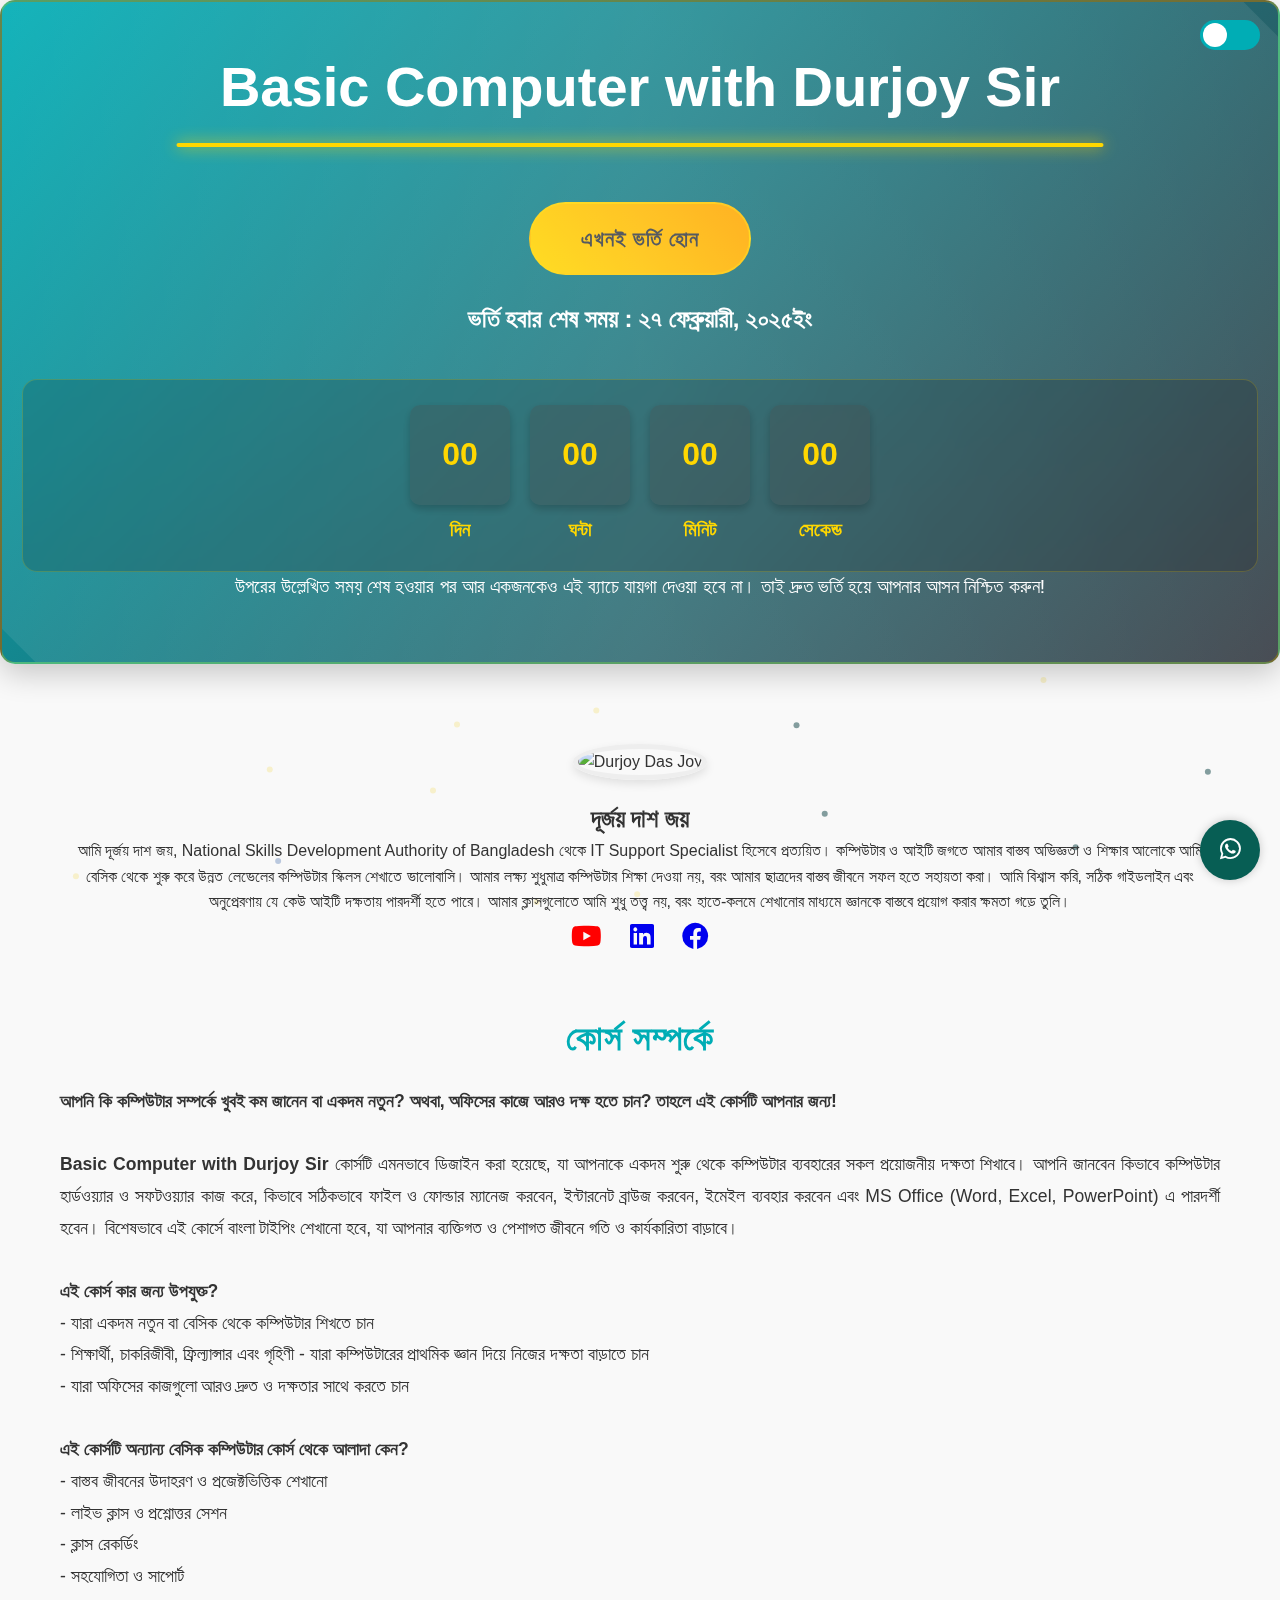
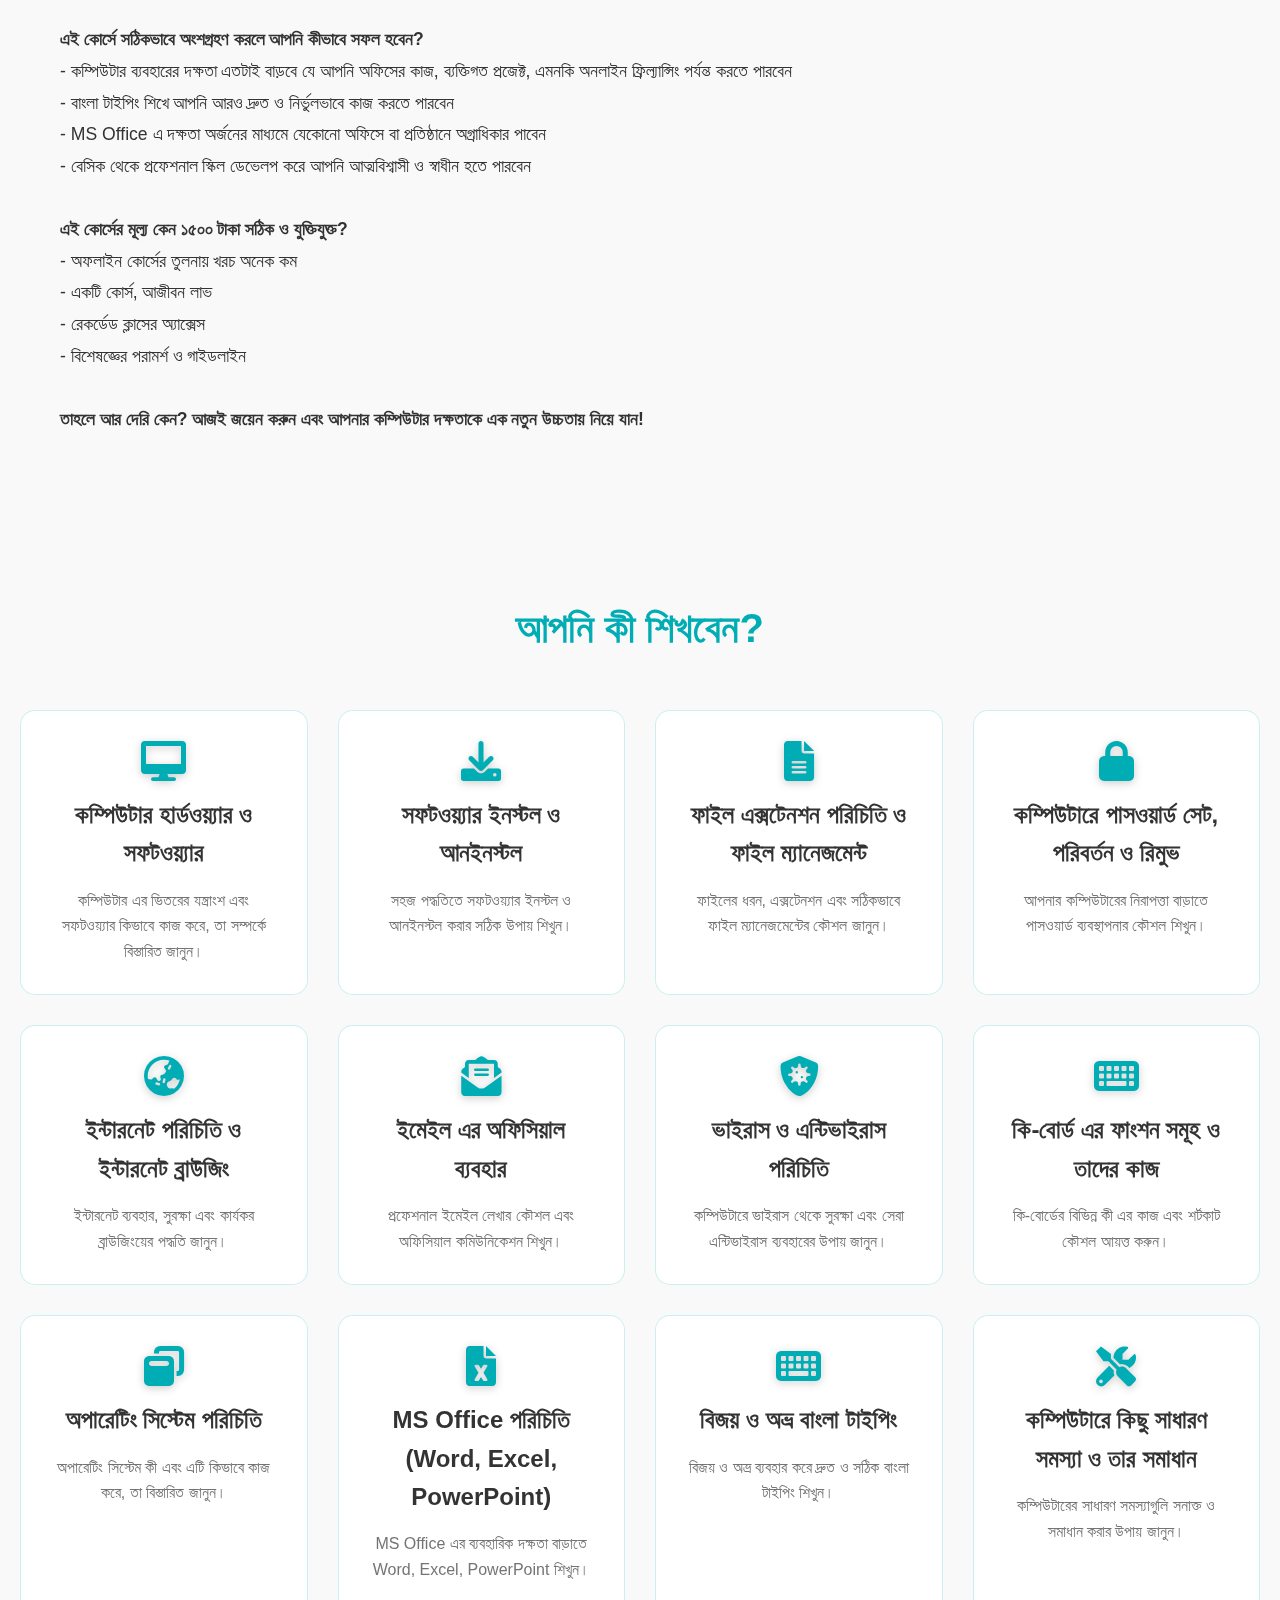
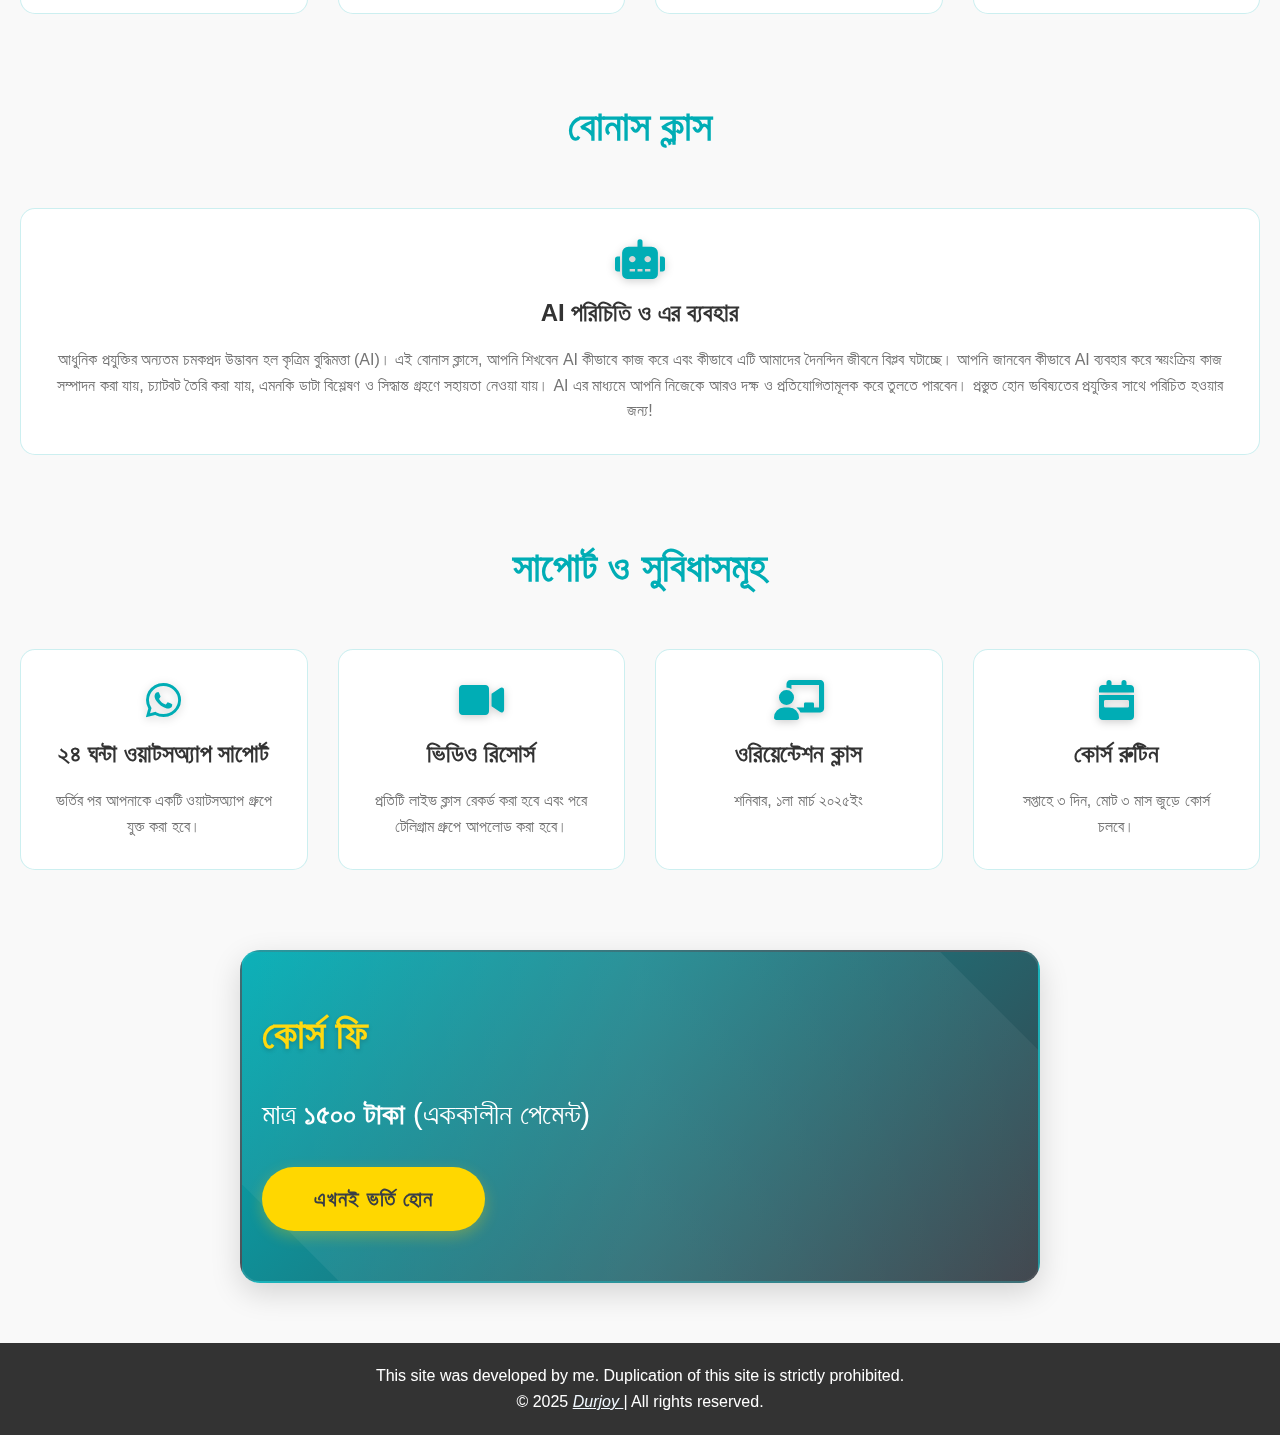
==== beta.html @ 018eb39f "Whatsapp Chat Box Creation" ====
<!DOCTYPE html>
<html lang="bn">
  <head>
    <meta charset="UTF-8">
    <meta http-equiv="Cache-Control" content="max-age=31536000">
    <meta name="viewport" content="width=device-width, initial-scale=1.0, maximum-scale=1.0, user-scalable=no">
    <meta name="description" content="বেসিক কম্পিউটার স্কিলস কোর্স - দূর্জয় দাশ জয় দ্বারা পরিচালিত। NSDA প্রত্যয়িত IT Support Specialist হিসেবে আপনাকে কম্পিউটার স্কিলস শেখানোর জন্য এই কোর্স।">
    <title>Basic Computer with Durjoy Sir | দূর্জয় দাশ জয়</title>
    <!-- Open Graph Meta Tags -->
    <meta property="og:title" content="Basic Computer with Durjoy Sir | দূর্জয় দাশ জয়">
    <meta property="og:description" content="আপনি কি কম্পিউটার সম্পর্কে খুবই কম জানেন বা একদম নতুন? অথবা, অফিসের কাজে আরও দক্ষ হতে চান? তাহলে এই কোর্সটি আপনার জন্য!">
    <meta property="og:image" content="https://i.postimg.cc/jSFfNTdK/Basic-Computer-Batch1-Ads-HQ.jpg">
    <meta property="og:url" content="https://durjoyit.pages.dev">
    <meta property="og:type" content="website">
    <link rel="stylesheet" href="https://cdnjs.cloudflare.com/ajax/libs/font-awesome/6.0.0-beta3/css/all.min.css">
    <link rel="preconnect" href="https://fonts.googleapis.com">
    <link rel="preconnect" href="https://fonts.gstatic.com" crossorigin>
    <link rel="preload" href="https://fonts.googleapis.com/css2?family=Lilita+One&family=Lobster&display=swap" as="style" onload="this.rel='stylesheet'">
    <link rel="shortcut icon" href="https://durjoy.pages.dev/assets/images/my-avatar.png" type="image/x-icon">
    <link rel="stylesheet" href="Css\style.css">
    <script defer src="Javascript/Countdown.js"></script>
    <script defer src="Javascript/particles.js"></script>
    <script defer src="Javascript/theme-toggle.js"></script>
    <script defer src="Javascript/scroll-to-top.js"></script>
    <script defer src="Javascript/WhatsApp-Chat-Widget.js"></script>
  </head>
  <body>
    <!-- Hero Section -->
    <section class="hero">
      <h1>Basic Computer with Durjoy Sir</h1>
      <a href="#enroll-button" class="cta-button">এখনই ভর্তি হোন</a>
      <br>
      <br>
      <h2>ভর্তি হবার শেষ সময় : ২৭ ফেব্রুয়ারী, ২০২৫ইং</h2>
      <div class="countdown">
        <div class="countdown-item">
          <div class="flip-card">
            <div class="flip-card-inner">
              <div class="flip-card-front" id="days-front">00</div>
              <div class="flip-card-back" id="days-back">00</div>
            </div>
          </div>
          <span>দিন</span>
        </div>
        <div class="countdown-item">
          <div class="flip-card">
            <div class="flip-card-inner">
              <div class="flip-card-front" id="hours-front">00</div>
              <div class="flip-card-back" id="hours-back">00</div>
            </div>
          </div>
          <span>ঘন্টা</span>
        </div>
        <div class="countdown-item">
          <div class="flip-card">
            <div class="flip-card-inner">
              <div class="flip-card-front" id="minutes-front">00</div>
              <div class="flip-card-back" id="minutes-back">00</div>
            </div>
          </div>
          <span>মিনিট</span>
        </div>
        <div class="countdown-item">
          <div class="flip-card">
            <div class="flip-card-inner">
              <div class="flip-card-front" id="seconds-front">00</div>
              <div class="flip-card-back" id="seconds-back">00</div>
            </div>
          </div>
          <span>সেকেন্ড</span>
        </div>
      </div>
      <p>উপরের উল্লেখিত সময় শেষ হওয়ার পর আর একজনকেও এই ব্যাচে যায়গা দেওয়া হবে না। তাই দ্রুত ভর্তি হয়ে আপনার আসন নিশ্চিত করুন!</p>
    </section>
    <div class="particle-container" id="particles"></div>
    <div class="theme-toggle">
      <button class="theme-toggle-btn" id="themeToggle"></button>
    </div>
    <button id="scrollToTopBtn" title="Go to top">
      <i class="fas fa-arrow-up"></i>
    </button>

    <!-- WhatsApp Icon (Button to Open the Chat) -->
<button id="whatsapp-icon" class="whatsapp-icon" style="display: block;">
    <i class="fab fa-whatsapp"></i>
  </button>
  
  <!-- WhatsApp Chat Widget -->
  <div id="whatsapp-chat" class="whatsapp-chat">
    <div class="whatsapp-chat-header">
      <div class="whatsapp-chat-profile">
        <img src="Grapics/DP 2.jpg" alt="Durjoy Das Joy">
        <div class="whatsapp-chat-info">
          <span>Durjoy Das Joy</span>
          <small>Typically replies within an hour</small>
        </div>
      </div>
      <button id="close-chat">×</button>
    </div>
    
    <div class="whatsapp-chat-body">
      <div class="chat-date">TODAY</div>
      
      <!-- Received Message -->
      <div class="whatsapp-chat-message whatsapp-chat-message-received">
        <div class="message-bubble">
        
          <p>হ্যালো!👋 <br> আপনাকে কিভাবে সাহায্য করতে পারি?</p>
          <div class="message-info">
            <span class="time" id="message-time">Loading...</span>
            <i class="fas fa-check-double"></i>
          </div>
        </div>
      </div>
    </div>
  
    <div class="whatsapp-chat-input">
      <input type="text" id="chat-input" placeholder="Type a message...">
      <button id="send-button"><i class="fas fa-paper-plane"></i></button>
    </div>
  </div>

    <div class="container">
      <!-- Instructor Info -->
      <section class="instructor-info" id="about">
        <img src="Grapics/DP.jpg" alt="Durjoy Das Joy" loading="lazy">
        <h2 id="instructor-name">দূর্জয় দাশ জয়</h2>
        <p id="instructor-description"> আমি দূর্জয় দাশ জয়, National Skills Development Authority of Bangladesh থেকে IT Support Specialist হিসেবে প্রত্যয়িত। কম্পিউটার ও আইটি জগতে আমার বাস্তব অভিজ্ঞতা ও শিক্ষার আলোকে আমি বেসিক থেকে শুরু করে উন্নত লেভেলের কম্পিউটার স্কিলস শেখাতে ভালোবাসি। আমার লক্ষ্য শুধুমাত্র কম্পিউটার শিক্ষা দেওয়া নয়, বরং আমার ছাত্রদের বাস্তব জীবনে সফল হতে সহায়তা করা। আমি বিশ্বাস করি, সঠিক গাইডলাইন এবং অনুপ্রেরণায় যে কেউ আইটি দক্ষতায় পারদর্শী হতে পারে। আমার ক্লাসগুলোতে আমি শুধু তত্ত্ব নয়, বরং হাতে-কলমে শেখানোর মাধ্যমে জ্ঞানকে বাস্তবে প্রয়োগ করার ক্ষমতা গড়ে তুলি। </p>
        <div class="social-links">
          <a href="https://www.youtube.com/@ddjDurjoy" target="_blank" id="youtube-link">
            <i class="fab fa-youtube"></i>
          </a>
          <a href="https://www.linkedin.com/in/mrdurjoy" target="_blank" id="linkedin-link">
            <i class="fab fa-linkedin"></i>
          </a>
          <a href="https://www.facebook.com/durjoyofficialblog" target="_blank" id="facebook-link">
            <i class="fab fa-facebook"></i>
          </a>
        </div>
      </section>
      <br>
      <br>
      <!-- Course Details -->
      <section class="course-details">
        <h2 id="about-course-title">কোর্স সম্পর্কে</h2>
        <p id="about-course-content">
          <strong>আপনি কি কম্পিউটার সম্পর্কে খুবই কম জানেন বা একদম নতুন? অথবা, অফিসের কাজে আরও দক্ষ হতে চান? তাহলে এই কোর্সটি আপনার জন্য!</strong>
          <br>
          <br>
          <strong>Basic Computer with Durjoy Sir</strong> কোর্সটি এমনভাবে ডিজাইন করা হয়েছে, যা আপনাকে একদম শুরু থেকে কম্পিউটার ব্যবহারের সকল প্রয়োজনীয় দক্ষতা শিখাবে। আপনি জানবেন কিভাবে কম্পিউটার হার্ডওয়্যার ও সফটওয়্যার কাজ করে, কিভাবে সঠিকভাবে ফাইল ও ফোল্ডার ম্যানেজ করবেন, ইন্টারনেট ব্রাউজ করবেন, ইমেইল ব্যবহার করবেন এবং MS Office (Word, Excel, PowerPoint) এ পারদর্শী হবেন। বিশেষভাবে এই কোর্সে বাংলা টাইপিং শেখানো হবে, যা আপনার ব্যক্তিগত ও পেশাগত জীবনে গতি ও কার্যকারিতা বাড়াবে। <br>
          <br>
          <strong>এই কোর্স কার জন্য উপযুক্ত?</strong>
          <br> - যারা একদম নতুন বা বেসিক থেকে কম্পিউটার শিখতে চান <br> - শিক্ষার্থী, চাকরিজীবী, ফ্রিল্যান্সার এবং গৃহিণী - যারা কম্পিউটারের প্রাথমিক জ্ঞান দিয়ে নিজের দক্ষতা বাড়াতে চান <br> - যারা অফিসের কাজগুলো আরও দ্রুত ও দক্ষতার সাথে করতে চান <br>
          <br>
          <strong>এই কোর্সটি অন্যান্য বেসিক কম্পিউটার কোর্স থেকে আলাদা কেন?</strong>
          <br> - বাস্তব জীবনের উদাহরণ ও প্রজেক্টভিত্তিক শেখানো <br> - লাইভ ক্লাস ও প্রশ্নোত্তর সেশন <br> - ক্লাস রেকর্ডিং <br> - সহযোগিতা ও সাপোর্ট <br>
          <br>
          <strong>এই কোর্সে সঠিকভাবে অংশগ্রহণ করলে আপনি কীভাবে সফল হবেন?</strong>
          <br> - কম্পিউটার ব্যবহারের দক্ষতা এতটাই বাড়বে যে আপনি অফিসের কাজ, ব্যক্তিগত প্রজেক্ট, এমনকি অনলাইন ফ্রিল্যান্সিং পর্যন্ত করতে পারবেন <br> - বাংলা টাইপিং শিখে আপনি আরও দ্রুত ও নির্ভুলভাবে কাজ করতে পারবেন <br> - MS Office এ দক্ষতা অর্জনের মাধ্যমে যেকোনো অফিসে বা প্রতিষ্ঠানে অগ্রাধিকার পাবেন <br> - বেসিক থেকে প্রফেশনাল স্কিল ডেভেলপ করে আপনি আত্মবিশ্বাসী ও স্বাধীন হতে পারবেন <br>
          <br>
          <strong>এই কোর্সের মূল্য কেন ১৫০০ টাকা সঠিক ও যুক্তিযুক্ত?</strong>
          <br> - অফলাইন কোর্সের তুলনায় খরচ অনেক কম <br> - একটি কোর্স, আজীবন লাভ <br> - রেকর্ডেড ক্লাসের অ্যাক্সেস <br> - বিশেষজ্ঞের পরামর্শ ও গাইডলাইন <br>
          <br>
          <strong>তাহলে আর দেরি কেন? আজই জয়েন করুন এবং আপনার কম্পিউটার দক্ষতাকে এক নতুন উচ্চতায় নিয়ে যান!</strong>
        </p>
      </section>
    </div>
    <section class="features">
      <h2>আপনি কী শিখবেন?</h2>
      <div class="feature-grid">
        <div class="feature-item">
          <i class="fas fa-desktop"></i>
          <h3>কম্পিউটার হার্ডওয়্যার ও সফটওয়্যার</h3>
          <p>কম্পিউটার এর ভিতরের যন্ত্রাংশ এবং সফটওয়্যার কিভাবে কাজ করে, তা সম্পর্কে বিস্তারিত জানুন।</p>
        </div>
        <div class="feature-item">
          <i class="fas fa-download"></i>
          <h3>সফটওয়্যার ইনস্টল ও আনইনস্টল</h3>
          <p>সহজ পদ্ধতিতে সফটওয়্যার ইনস্টল ও আনইনস্টল করার সঠিক উপায় শিখুন।</p>
        </div>
        <div class="feature-item">
          <i class="fas fa-file-alt"></i>
          <h3>ফাইল এক্সটেনশন পরিচিতি ও ফাইল ম্যানেজমেন্ট</h3>
          <p>ফাইলের ধরন, এক্সটেনশন এবং সঠিকভাবে ফাইল ম্যানেজমেন্টের কৌশল জানুন।</p>
        </div>
        <div class="feature-item">
          <i class="fas fa-lock"></i>
          <h3>কম্পিউটারে পাসওয়ার্ড সেট, পরিবর্তন ও রিমুভ</h3>
          <p>আপনার কম্পিউটারের নিরাপত্তা বাড়াতে পাসওয়ার্ড ব্যবস্থাপনার কৌশল শিখুন।</p>
        </div>
        <div class="feature-item">
          <i class="fas fa-globe-asia"></i>
          <h3>ইন্টারনেট পরিচিতি ও ইন্টারনেট ব্রাউজিং</h3>
          <p>ইন্টারনেট ব্যবহার, সুরক্ষা এবং কার্যকর ব্রাউজিংয়ের পদ্ধতি জানুন।</p>
        </div>
        <div class="feature-item">
          <i class="fas fa-envelope-open-text"></i>
          <h3>ইমেইল এর অফিসিয়াল ব্যবহার</h3>
          <p>প্রফেশনাল ইমেইল লেখার কৌশল এবং অফিসিয়াল কমিউনিকেশন শিখুন।</p>
        </div>
        <div class="feature-item">
          <i class="fas fa-shield-virus"></i>
          <h3>ভাইরাস ও এন্টিভাইরাস পরিচিতি</h3>
          <p>কম্পিউটারে ভাইরাস থেকে সুরক্ষা এবং সেরা এন্টিভাইরাস ব্যবহারের উপায় জানুন।</p>
        </div>
        <div class="feature-item">
          <i class="fas fa-keyboard"></i>
          <h3>কি-বোর্ড এর ফাংশন সমূহ ও তাদের কাজ</h3>
          <p>কি-বোর্ডের বিভিন্ন কী এর কাজ এবং শর্টকাট কৌশল আয়ত্ত করুন।</p>
        </div>
        <div class="feature-item">
          <i class="fas fa-window-restore"></i>
          <h3>অপারেটিং সিস্টেম পরিচিতি</h3>
          <p>অপারেটিং সিস্টেম কী এবং এটি কিভাবে কাজ করে, তা বিস্তারিত জানুন।</p>
        </div>
        <div class="feature-item">
          <i class="fas fa-file-excel"></i>
          <h3>MS Office পরিচিতি (Word, Excel, PowerPoint)</h3>
          <p>MS Office এর ব্যবহারিক দক্ষতা বাড়াতে Word, Excel, PowerPoint শিখুন।</p>
        </div>
        <div class="feature-item">
          <i class="fas fa-keyboard"></i>
          <h3>বিজয় ও অভ্র বাংলা টাইপিং</h3>
          <p>বিজয় ও অভ্র ব্যবহার করে দ্রুত ও সঠিক বাংলা টাইপিং শিখুন।</p>
        </div>
        <div class="feature-item">
          <i class="fas fa-tools"></i>
          <h3>কম্পিউটারে কিছু সাধারণ সমস্যা ও তার সমাধান</h3>
          <p>কম্পিউটারের সাধারণ সমস্যাগুলি সনাক্ত ও সমাধান করার উপায় জানুন।</p>
        </div>
      </div>
    </section>
    <section class="features">
      <h2>বোনাস ক্লাস</h2>
      <div class="feature-grid">
        <div class="feature-item">
          <i class="fas fa-robot"></i>
          <!-- AI এর জন্য সঠিক আইকন -->
          <h3>AI পরিচিতি ও এর ব্যবহার</h3>
          <p> আধুনিক প্রযুক্তির অন্যতম চমকপ্রদ উদ্ভাবন হল কৃত্রিম বুদ্ধিমত্তা (AI)। এই বোনাস ক্লাসে, আপনি শিখবেন AI কীভাবে কাজ করে এবং কীভাবে এটি আমাদের দৈনন্দিন জীবনে বিপ্লব ঘটাচ্ছে। আপনি জানবেন কীভাবে AI ব্যবহার করে স্বয়ংক্রিয় কাজ সম্পাদন করা যায়, চ্যাটবট তৈরি করা যায়, এমনকি ডাটা বিশ্লেষণ ও সিদ্ধান্ত গ্রহণে সহায়তা নেওয়া যায়। AI এর মাধ্যমে আপনি নিজেকে আরও দক্ষ ও প্রতিযোগিতামূলক করে তুলতে পারবেন। প্রস্তুত হোন ভবিষ্যতের প্রযুক্তির সাথে পরিচিত হওয়ার জন্য! </p>
        </div>
      </div>
    </section>
    <section class="features">
      <h2>সাপোর্ট ও সুবিধাসমূহ</h2>
      <div class="feature-grid">
        <div class="feature-item">
          <i class="fab fa-whatsapp"></i>
          <!-- WhatsApp আইকন -->
          <h3>২৪ ঘন্টা ওয়াটসঅ্যাপ সাপোর্ট</h3>
          <p>ভর্তির পর আপনাকে একটি ওয়াটসঅ্যাপ গ্রুপে যুক্ত করা হবে।</p>
        </div>
        <div class="feature-item">
          <i class="fas fa-video"></i>
          <!-- ভিডিও রেকর্ড -->
          <h3>ভিডিও রিসোর্স</h3>
          <p>প্রতিটি লাইভ ক্লাস রেকর্ড করা হবে এবং পরে টেলিগ্রাম গ্রুপে আপলোড করা হবে।</p>
        </div>
        <div class="feature-item">
          <i class="fas fa-chalkboard-teacher"></i>
          <!-- ওরিয়েন্টেশন -->
          <h3>ওরিয়েন্টেশন ক্লাস</h3>
          <p>শনিবার, ১লা মার্চ ২০২৫ইং</p>
        </div>
        <div class="feature-item">
          <i class="fas fa-calendar-week"></i>
          <!-- ক্যালেন্ডার -->
          <h3>কোর্স রুটিন</h3>
          <p>সপ্তাহে ৩ দিন, মোট ৩ মাস জুড়ে কোর্স চলবে।</p>
        </div>
      </div>
    </section>
    <section class="pricing">
      <h2 id="pricing-title">কোর্স ফি</h2>
      <p id="pricing-content">মাত্র <strong>১৫০০ টাকা</strong> (এককালীন পেমেন্ট) </p>
      <button id="enroll-button" onclick="window.open('https://shop.bkash.com/seba-enterprise01753225540/pay/bdt1500/y07ssP', '_blank');">এখনই ভর্তি হোন</button>
    </section>
    <!-- Footer -->
    <footer>
      <p>This site was developed by me. Duplication of this site is strictly prohibited. <br> &copy; 2025 <a href="https://durjoy.pages.dev/" target="_blank" style="color: aliceblue;">
          <i>Durjoy</i>
        </a> | All rights reserved. </p>
    </footer>
    <!-- Google tag (gtag.js) -->
    <script async src="https://www.googletagmanager.com/gtag/js?id=G-2KHHPJ088T"></script>
  </body>
</html>
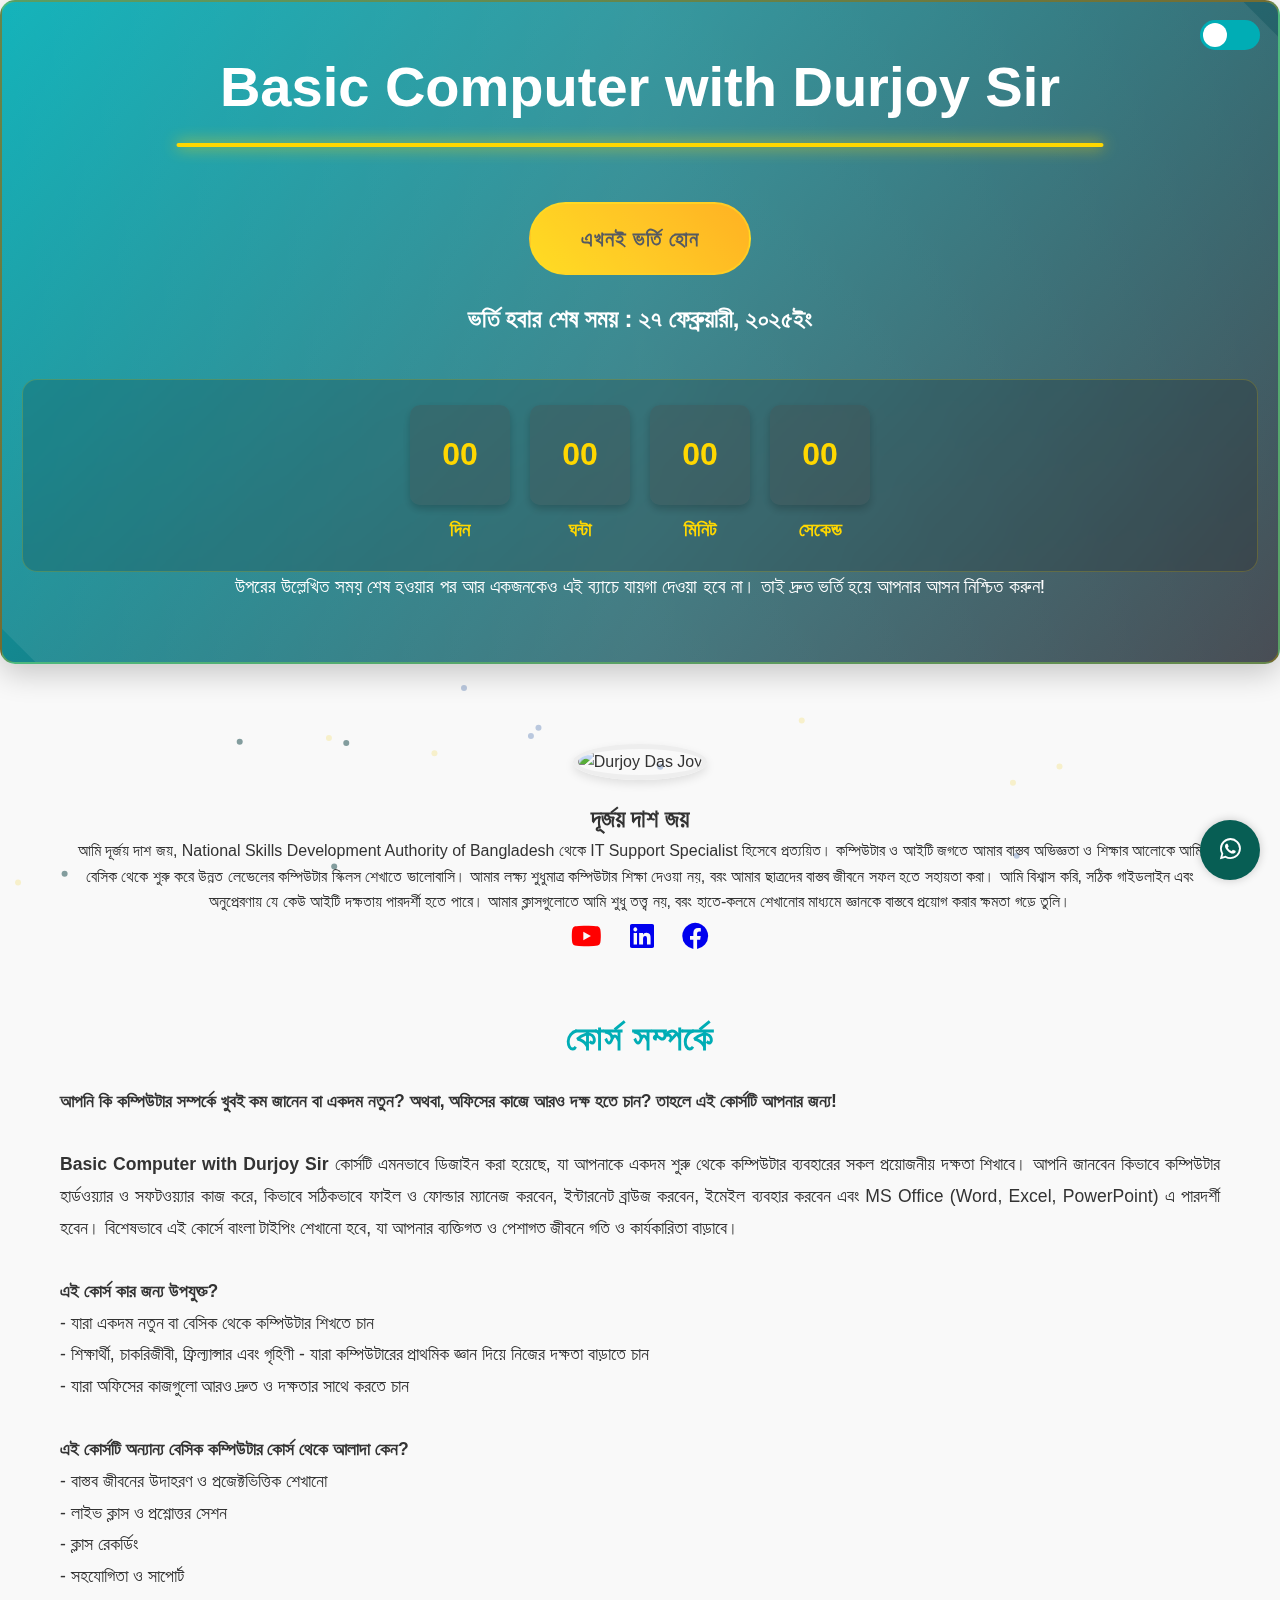
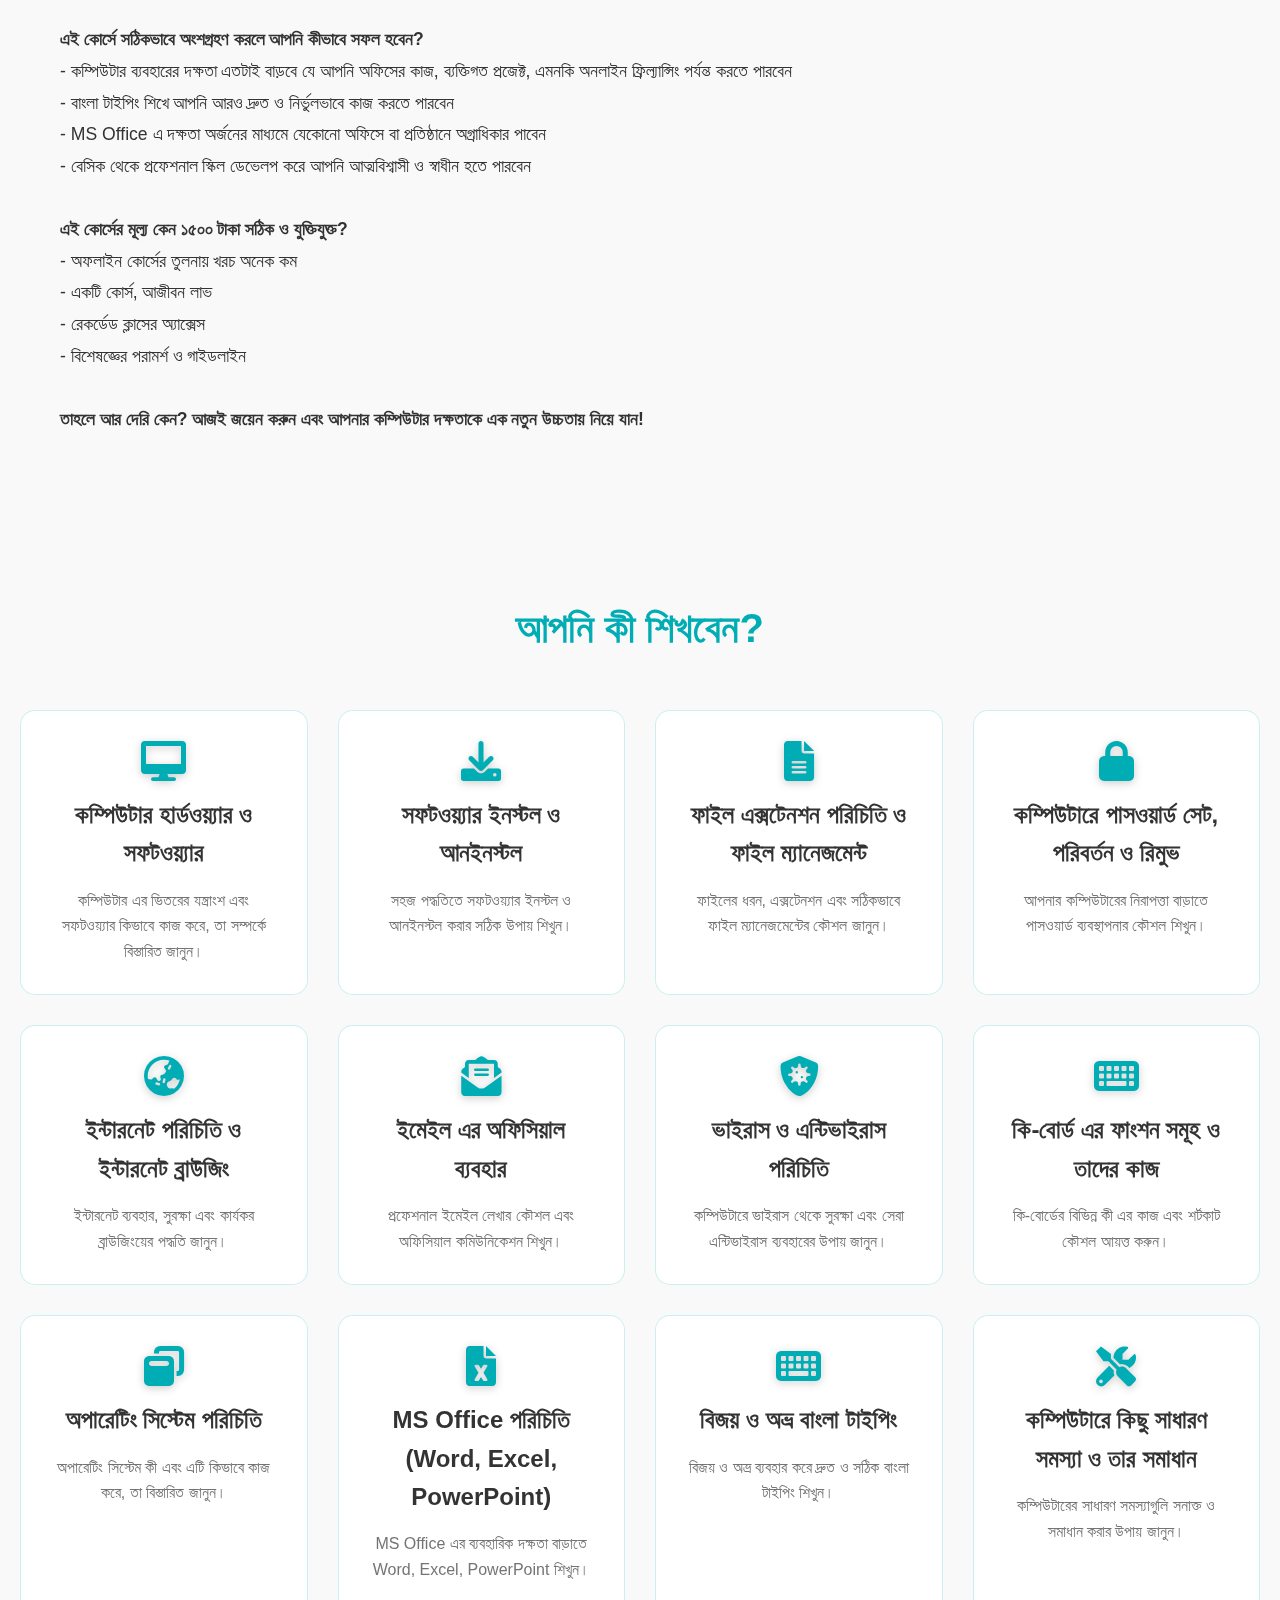
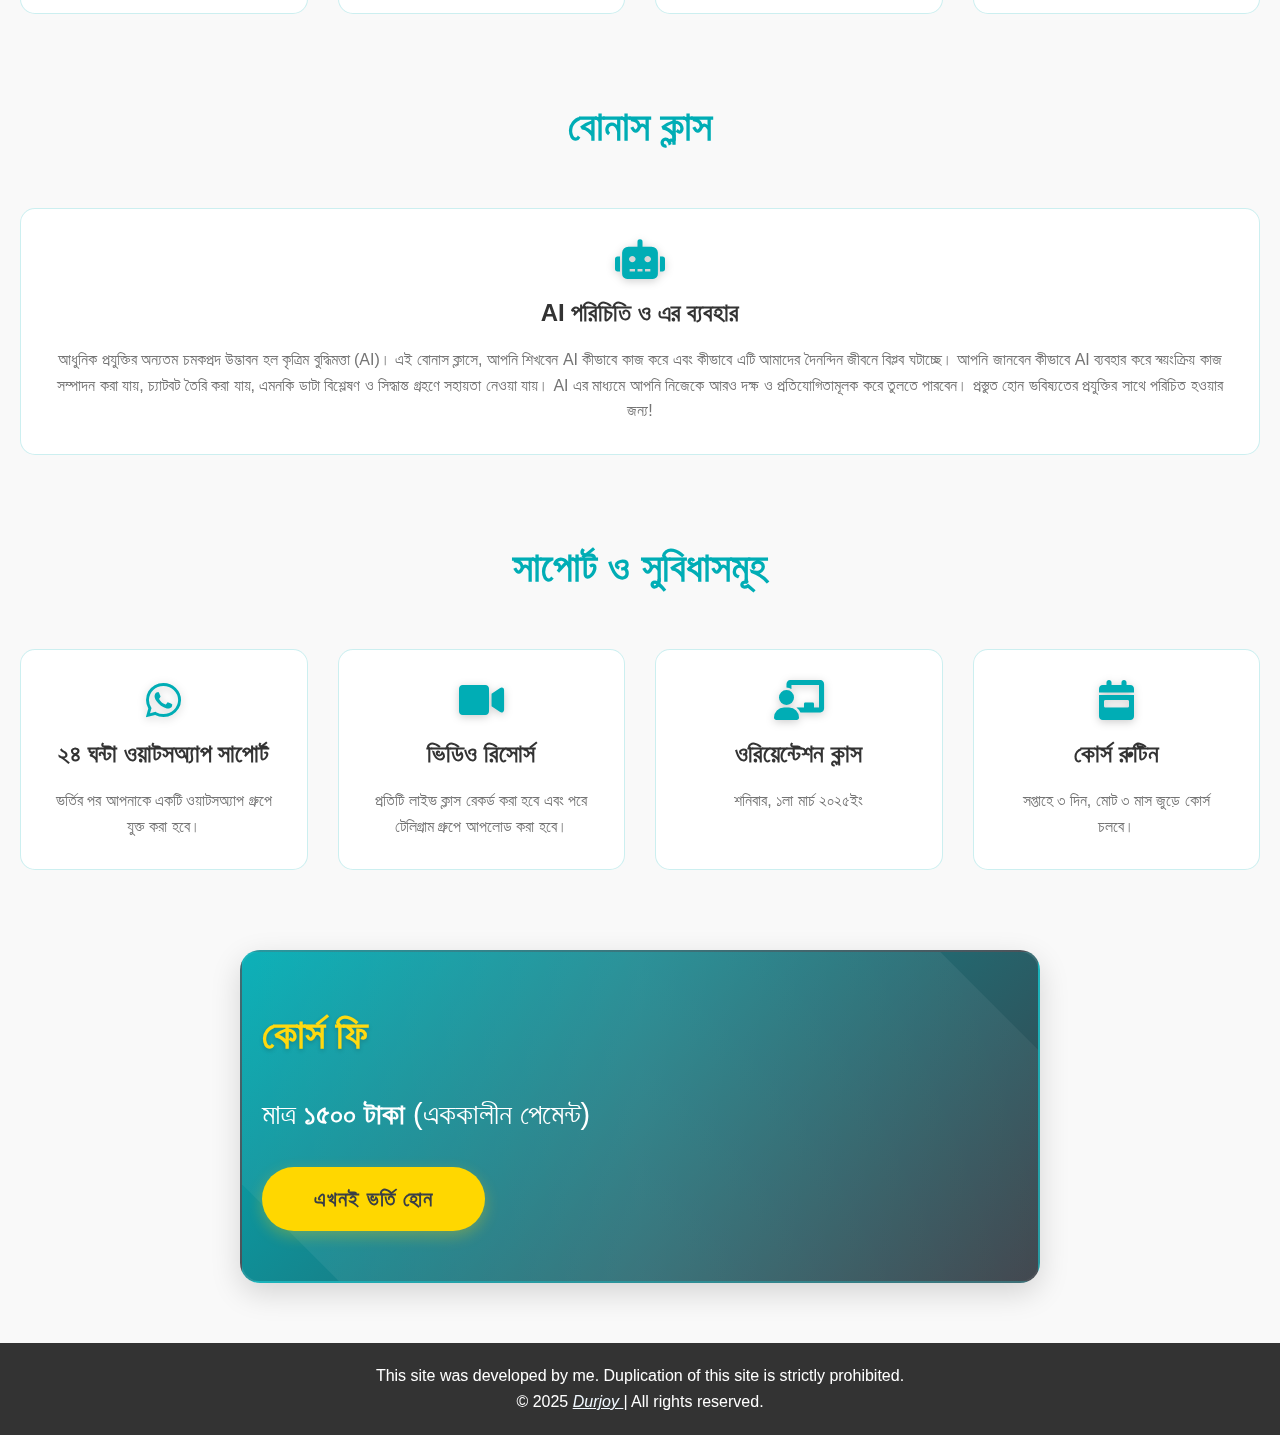
==== commit 8c0bfb1d: "wp profile pic add" ====
--- a/beta.html
+++ b/beta.html
@@ -89,7 +89,7 @@
   <div id="whatsapp-chat" class="whatsapp-chat">
     <div class="whatsapp-chat-header">
       <div class="whatsapp-chat-profile">
-        <img src="Grapics/DP 2.jpg" alt="Durjoy Das Joy">
+        <img src="https://cdn.bio.link/uploads/profile_pictures/2023-05-11/2rNnB8IPgkmBTN35GaoizuGeHyQjty7D.png" alt="Durjoy Das Joy">
         <div class="whatsapp-chat-info">
           <span>Durjoy Das Joy</span>
           <small>Typically replies within an hour</small>
